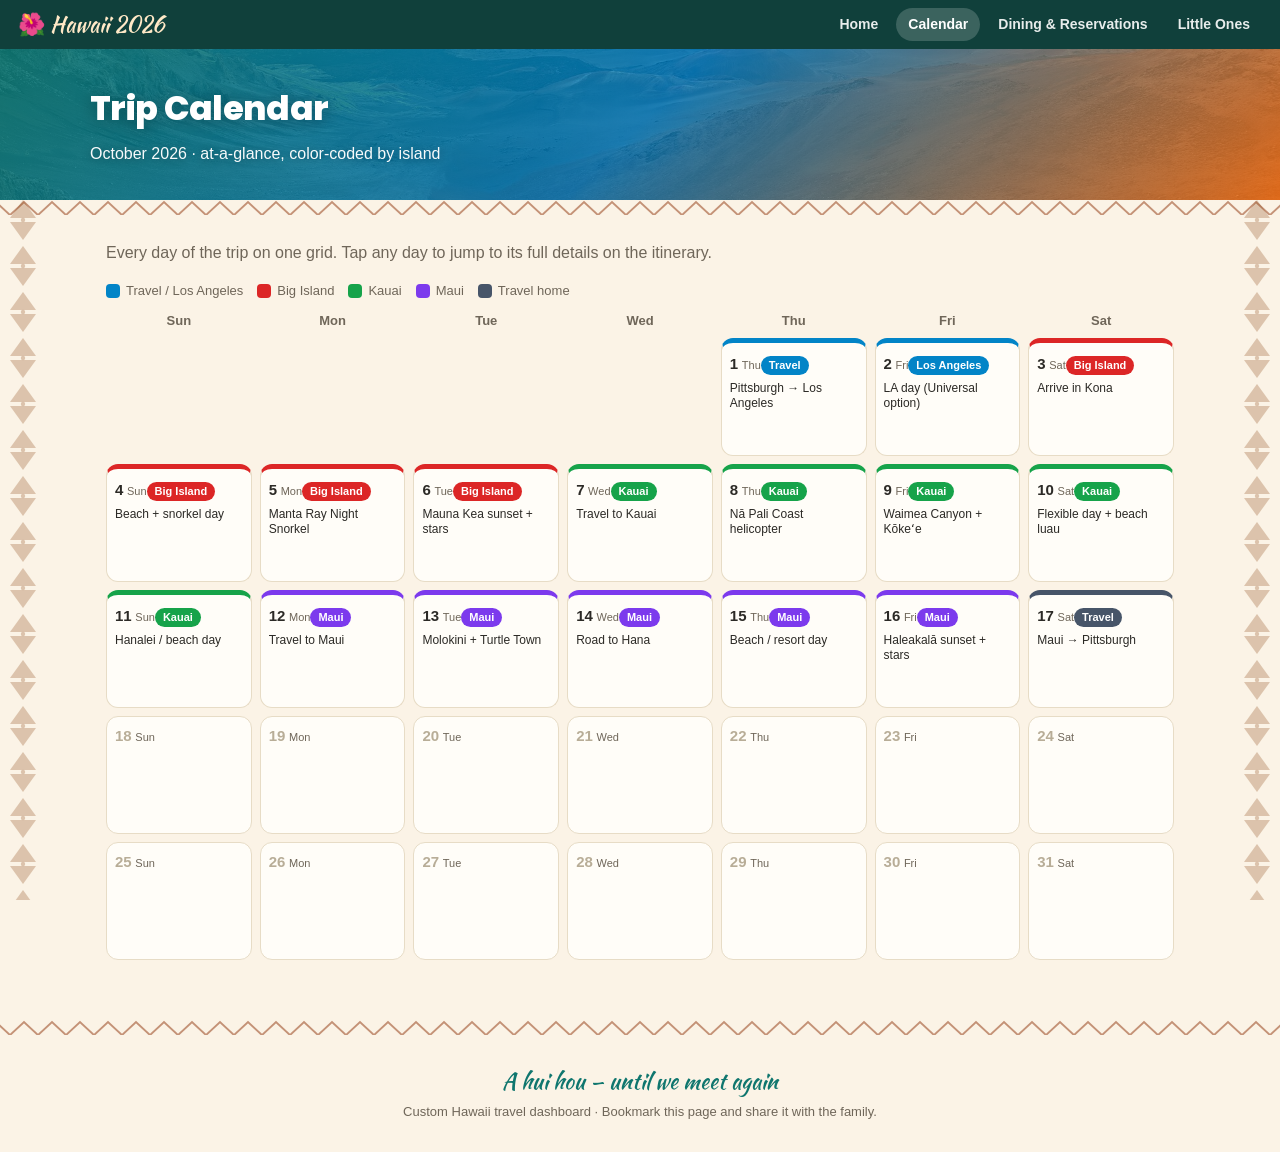
==== calendar.html @ 9b65d541 "Multi-page site: Hawaiian theme, calendar, dining+luau, little-ones pages; rebalance Oct 5" ====
<!doctype html>
<html lang="en">
<head>
<meta charset="utf-8">
<meta name="viewport" content="width=device-width, initial-scale=1">
<title>Trip Calendar · Hawaii 2026</title>
<link rel="preconnect" href="https://fonts.googleapis.com">
<link rel="preconnect" href="https://fonts.gstatic.com" crossorigin>
<link href="https://fonts.googleapis.com/css2?family=Kaushan+Script&family=Poppins:wght@600;700;800&display=swap" rel="stylesheet">
<link rel="stylesheet" href="styles.css">
</head>
<body>
<div class="site-nav">
  <a class="brand" href="index.html">🌺 Hawaii 2026</a>
  <div class="site-links">
    <a class="site-link" href="index.html">Home</a>
    <a class="site-link active" href="calendar.html">Calendar</a>
    <a class="site-link" href="dining.html">Dining &amp; Reservations</a>
    <a class="site-link" href="littleones.html">Little Ones</a>
  </div>
</div>

<header class="page-header" style="background-image:linear-gradient(135deg, rgba(15,118,110,.9), rgba(2,132,199,.72) 50%, rgba(249,115,22,.86)), url('images/maui.jpg')">
  <div class="header-inner">
    <h1>Trip Calendar</h1>
    <div class="subtitle">October 2026 · at-a-glance, color-coded by island</div>
  </div>
</header>
<div class="tapa-band"></div>

<main>
  <p class="lead">Every day of the trip on one grid. Tap any day to jump to its full details on the itinerary.</p>

  <div class="cal-legend">
    <span><i style="background:#0284c7"></i> Travel / Los Angeles</span>
    <span><i style="background:#dc2626"></i> Big Island</span>
    <span><i style="background:#16a34a"></i> Kauai</span>
    <span><i style="background:#7c3aed"></i> Maui</span>
    <span><i style="background:#475569"></i> Travel home</span>
  </div>

  <div class="cal-head">
    <div>Sun</div><div>Mon</div><div>Tue</div><div>Wed</div><div>Thu</div><div>Fri</div><div>Sat</div>
  </div>
  <div class="cal-grid" id="calGrid"></div>
</main>

<div class="tapa-band"></div>
<footer>
  <span class="aloha">A hui hou — until we meet again</span>
  Custom Hawaii travel dashboard · Bookmark this page and share it with the family.
</footer>

<script>
// Trip data — keep in sync with the itinerary on index.html
const trips = {
  1:  { isl: 'Travel',      act: 'Pittsburgh → Los Angeles',   color: '#0284c7' },
  2:  { isl: 'Los Angeles', act: 'LA day (Universal option)',  color: '#0284c7' },
  3:  { isl: 'Big Island',  act: 'Arrive in Kona',             color: '#dc2626' },
  4:  { isl: 'Big Island',  act: 'Beach + snorkel day',        color: '#dc2626' },
  5:  { isl: 'Big Island',  act: 'Manta Ray Night Snorkel',    color: '#dc2626' },
  6:  { isl: 'Big Island',  act: 'Mauna Kea sunset + stars',   color: '#dc2626' },
  7:  { isl: 'Kauai',       act: 'Travel to Kauai',            color: '#16a34a' },
  8:  { isl: 'Kauai',       act: 'Nā Pali Coast helicopter',   color: '#16a34a' },
  9:  { isl: 'Kauai',       act: 'Waimea Canyon + Kōkeʻe',     color: '#16a34a' },
  10: { isl: 'Kauai',       act: 'Flexible day + beach luau',  color: '#16a34a' },
  11: { isl: 'Kauai',       act: 'Hanalei / beach day',        color: '#16a34a' },
  12: { isl: 'Maui',        act: 'Travel to Maui',             color: '#7c3aed' },
  13: { isl: 'Maui',        act: 'Molokini + Turtle Town',     color: '#7c3aed' },
  14: { isl: 'Maui',        act: 'Road to Hana',               color: '#7c3aed' },
  15: { isl: 'Maui',        act: 'Beach / resort day',         color: '#7c3aed' },
  16: { isl: 'Maui',        act: 'Haleakalā sunset + stars',   color: '#7c3aed' },
  17: { isl: 'Travel',      act: 'Maui → Pittsburgh',          color: '#475569' },
};
const DOW = ['Sun','Mon','Tue','Wed','Thu','Fri','Sat'];
const FIRST_DOW = 4; // Oct 1, 2026 is a Thursday
const DAYS_IN_MONTH = 31;

const grid = document.getElementById('calGrid');
// leading blanks
for (let i = 0; i < FIRST_DOW; i++) {
  const c = document.createElement('div');
  c.className = 'cal-cell empty';
  grid.appendChild(c);
}
for (let d = 1; d <= DAYS_IN_MONTH; d++) {
  const cell = document.createElement('div');
  const t = trips[d];
  const dow = DOW[(FIRST_DOW + d - 1) % 7];
  if (t) {
    cell.className = 'cal-cell trip';
    cell.style.setProperty('--accent', t.color);
    cell.innerHTML =
      '<a class="cal-link" href="index.html#day-oct-' + d + '">' +
        '<span class="dnum">' + d + '</span> <span class="dow">' + dow + '</span>' +
        '<span class="cal-badge">' + t.isl + '</span>' +
        '<div class="cal-act">' + t.act + '</div>' +
      '</a>';
  } else {
    cell.className = 'cal-cell';
    cell.innerHTML = '<span class="dnum" style="color:#b8ad97">' + d + '</span> <span class="dow">' + dow + '</span>';
  }
  grid.appendChild(cell);
}
</script>
</body>
</html>
---- styles.css ----
/* ===========================================================
   Hawaii 2026 — shared styles (Hawaiian / Polynesian theme)
   Used by index.html, calendar.html, dining.html, littleones.html
   =========================================================== */
:root {
  --sand: #fbf3e6;
  --bg: #fbf3e6;
  --text: #2c2a26;
  --muted: #6f6659;
  --card: #fffdf8;
  --border: #e7dcc6;
  /* Hawaiian accent set */
  --teal: #0f766e;
  --blue: #0284c7;
  --coral: #f97316;
  --gold: #f59e0b;
  --hibiscus: #e11d48;
  --palm: #16a34a;
  /* fonts */
  --font-head: 'Poppins', 'Segoe UI', Helvetica, Arial, sans-serif;
  --font-script: 'Kaushan Script', 'Brush Script MT', cursive;
}
* { box-sizing: border-box; }
body {
  margin: 0;
  font-family: Arial, Helvetica, sans-serif;
  background: var(--bg);
  color: var(--text);
  line-height: 1.5;
}

/* --- Polynesian tapa side-margins (wide screens only) --- */
body::before, body::after {
  content: "";
  position: fixed;
  top: 0; bottom: 0;
  width: 46px;
  z-index: 0;
  pointer-events: none;
  opacity: .5;
  background: url("data:image/svg+xml,%3Csvg%20xmlns='http://www.w3.org/2000/svg'%20width='46'%20height='46'%3E%3Cg%20fill='saddlebrown'%20fill-opacity='0.55'%3E%3Cpath%20d='M23%203%20L36%2021%20L10%2021%20Z'/%3E%3Cpath%20d='M23%2043%20L36%2025%20L10%2025%20Z'/%3E%3Ccircle%20cx='23'%20cy='23'%20r='2.2'/%3E%3C/g%3E%3C/svg%3E") repeat-y center;
  background-size: 46px 46px;
}
body::before { left: 0; }
body::after { right: 0; }
header, nav, main, footer, .site-nav { position: relative; z-index: 1; }
@media (max-width: 1180px) {
  body::before, body::after { display: none; }
}

/* --- Decorative tapa triangle band --- */
.tapa-band {
  height: 15px;
  background: url("data:image/svg+xml,%3Csvg%20xmlns='http://www.w3.org/2000/svg'%20width='28'%20height='15'%3E%3Cpath%20d='M0%2015%20L14%202%20L28%2015'%20fill='none'%20stroke='sienna'%20stroke-width='2'%20stroke-opacity='0.6'/%3E%3C/svg%3E") repeat-x center;
  background-size: 28px 15px;
}

/* --- Top site navigation (all pages) --- */
.site-nav {
  background: #10403b;
  color: #fff;
  display: flex;
  align-items: center;
  justify-content: space-between;
  gap: 10px;
  flex-wrap: wrap;
  padding: 8px 18px;
}
.site-nav .brand {
  font-family: var(--font-script);
  font-size: 22px;
  color: #ffe9c7;
  text-decoration: none;
  white-space: nowrap;
}
.site-nav .site-links { display: flex; gap: 6px; flex-wrap: wrap; }
.site-nav a.site-link {
  color: #fff;
  text-decoration: none;
  opacity: .9;
  padding: 6px 12px;
  border-radius: 999px;
  font-size: 14px;
  font-weight: 600;
}
.site-nav a.site-link:hover, .site-nav a.site-link.active {
  background: rgba(255,255,255,.18);
  opacity: 1;
}

/* --- Header (index big hero) --- */
header {
  background: linear-gradient(135deg, rgba(15,118,110,.86), rgba(2,132,199,.72) 48%, rgba(249,115,22,.82)), url('images/kauai.jpg') center 40% / cover no-repeat;
  color: white;
  padding: 54px 22px 46px;
}
.header-inner { max-width: 1100px; margin: 0 auto; }
h1 {
  margin: 0;
  font-family: var(--font-head);
  font-weight: 800;
  font-size: 42px;
  letter-spacing: -0.02em;
  text-shadow: 0 2px 18px rgba(0,0,0,.35);
}
.subtitle {
  font-size: 18px;
  opacity: .97;
  margin-top: 8px;
  text-shadow: 0 1px 10px rgba(0,0,0,.35);
}

/* --- Compact header for subpages --- */
.page-header {
  color: #fff;
  padding: 34px 22px;
  background: linear-gradient(135deg, rgba(15,118,110,.9), rgba(2,132,199,.78) 50%, rgba(249,115,22,.86));
  background-size: cover;
  background-position: center;
}
.page-header .header-inner { max-width: 1100px; margin: 0 auto; }
.page-header h1 { font-size: 34px; }
.page-header .subtitle { font-size: 16px; }

/* Countdown */
.countdown { margin-top: 22px; display: flex; align-items: center; gap: 12px; flex-wrap: wrap; }
.countdown .cd-label { font-size: 14px; opacity: .95; text-transform: uppercase; letter-spacing: .08em; }
.cd-boxes { display: flex; gap: 10px; }
.cd-box {
  background: rgba(255,255,255,.16);
  border: 1px solid rgba(255,255,255,.28);
  border-radius: 14px;
  padding: 10px 14px;
  min-width: 64px;
  text-align: center;
  backdrop-filter: blur(6px);
}
.cd-box span { display:block; font-size: 28px; font-weight: 800; line-height: 1; }
.cd-box small { display:block; font-size: 12px; opacity: .9; margin-top: 4px; text-transform: uppercase; letter-spacing: .06em; }
.cd-done { font-family: var(--font-script); font-size: 30px; font-weight: 400; }

.quick-grid { margin-top: 24px; display: grid; grid-template-columns: repeat(4, minmax(0, 1fr)); gap: 12px; }
.quick {
  background: rgba(255,255,255,.16);
  border: 1px solid rgba(255,255,255,.25);
  border-radius: 16px;
  padding: 14px;
  backdrop-filter: blur(6px);
}
.quick strong { display:block; font-size:15px; }
.quick span { font-size:13px; opacity:.92; }

/* Sticky in-page nav (index) */
nav {
  position: sticky;
  top: 0;
  z-index: 10;
  background: rgba(255,251,244,.95);
  border-bottom: 1px solid var(--border);
  backdrop-filter: blur(8px);
}
.nav-inner { max-width: 1100px; margin: 0 auto; display: flex; gap: 8px; padding: 10px 16px; overflow-x: auto; }
.nav-inner a, .filter-btn {
  border: 1px solid var(--border);
  background: var(--card);
  border-radius: 999px;
  padding: 8px 12px;
  white-space: nowrap;
  text-decoration: none;
  color: var(--text);
  font-size: 14px;
  cursor: pointer;
}
.nav-inner a:hover, .filter-btn:hover { background:#f3ead7; }
.filter-btn.active { background:var(--teal); color:white; border-color:var(--teal); }

main { max-width: 1100px; margin: 0 auto; padding: 26px 16px 60px; }
.lead { color: var(--muted); font-size: 16px; margin: 0 0 8px; }

/* Island hero banners */
.islands { margin-top: 20px; }
.island-hero {
  position: relative;
  min-height: 62vh;
  border-radius: 22px;
  overflow: hidden;
  margin: 16px 0;
  display: flex;
  align-items: flex-end;
  color: white;
  box-shadow: 0 8px 26px rgba(15,23,42,.16);
  background-size: cover;
  background-position: center;
}
.island-hero::after {
  content: "";
  position: absolute;
  inset: 0;
  background: linear-gradient(to top, rgba(2,6,23,.82) 0%, rgba(2,6,23,.25) 45%, rgba(2,6,23,.05) 100%);
}
.island-hero .ih-content { position: relative; z-index: 1; padding: 26px 26px 28px; width: 100%; }
.island-hero h2 {
  margin: 0;
  font-family: var(--font-script);
  font-weight: 400;
  font-size: 52px;
  letter-spacing: 0;
  text-shadow: 0 2px 16px rgba(0,0,0,.5);
}
.island-hero .ih-dates { font-size: 16px; font-weight: 700; opacity: .96; margin-top: 4px; }
.island-hero .ih-highlights { margin: 8px 0 16px; font-size: 15px; opacity: .95; }
.ih-btn {
  display: inline-block; background: white; color: #0f172a; border: 0;
  border-radius: 999px; padding: 10px 18px; font-weight: 800; font-size: 15px;
  cursor: pointer; text-decoration: none;
}
.ih-btn:hover { background: #ffe9c7; }

.section-title { display:flex; align-items:end; justify-content:space-between; gap: 12px; margin-top: 34px; }
.section-title h2 { margin:0; font-family: var(--font-head); font-weight: 800; font-size: 28px; letter-spacing:-.01em; color:#173a36; }
.section-title p { color: var(--muted); margin: 6px 0 0; }

.day-grid { display: grid; grid-template-columns: repeat(2, minmax(0,1fr)); gap: 16px; margin-top: 18px; }
.day-card {
  background: var(--card);
  border: 1px solid var(--border);
  border-left: 7px solid var(--accent);
  border-radius: 18px;
  padding: 18px;
  box-shadow: 0 3px 12px rgba(15, 23, 42, .06);
  scroll-margin-top: 70px;
}
.day-card.hash-highlight { box-shadow: 0 0 0 3px var(--gold), 0 3px 12px rgba(15,23,42,.10); }
.day-top { display:flex; justify-content:space-between; gap: 12px; }
.date { color: var(--accent); font-weight: 800; }
.date span { color: var(--muted); font-weight: 500; margin-left: 4px; }
.day-card h3 { margin: 5px 0 0; font-family: var(--font-head); font-weight: 700; font-size: 20px; }
.island { color: var(--muted); margin: 2px 0 0; font-size: 14px; }
.summary { margin: 12px 0 0; }
button {
  border: 1px solid var(--border);
  background: #f3ead7;
  border-radius: 999px;
  padding: 7px 11px;
  cursor: pointer;
  height: 34px;
}
.details { display: none; margin-top: 14px; border-top: 1px solid var(--border); padding-top: 12px; }
.details.open { display:block; }
.details ul { margin: 0 0 12px 18px; padding: 0; }
.note { background: #fff7ed; border: 1px solid #fed7aa; border-radius: 12px; padding: 10px; margin: 10px 0; color: #7c2d12; }
.links { display:flex; flex-wrap:wrap; gap: 8px; margin-top: 12px; }
.links a, .booking-card a {
  display:inline-block; background: #e0f2fe; color: #075985;
  border-radius: 999px; padding: 8px 11px; text-decoration:none; font-weight: 700; font-size: 14px;
}
.map-wrap { margin-top: 12px; }
.map-wrap iframe { width: 100%; height: 240px; border: 1px solid var(--border); border-radius: 14px; }
.map-wrap .map-cap { font-size: 12px; color: var(--muted); margin-top: 6px; }
.drive {
  background:#e9f8f6; border:1px solid #a7e3d8; color:#155e56;
  border-radius:12px; padding:10px 12px; margin:10px 0; font-size:14px;
}
.drive a { color:#0e766a; font-weight:700; text-decoration:none; }
.drive a:hover { text-decoration:underline; }

/* Stays */
.stays-grid { display: grid; grid-template-columns: repeat(3, minmax(0,1fr)); gap: 16px; margin-top: 18px; }
.stay-card {
  background: var(--card); border: 1px solid var(--border); border-top: 6px solid var(--accent);
  border-radius: 18px; padding: 18px; box-shadow: 0 3px 12px rgba(15, 23, 42, .06);
}
.stay-card h3 { margin: 0 0 4px; font-family: var(--font-head); font-weight: 700; font-size: 20px; }
.stay-card .stay-dates { color: var(--accent); font-weight: 800; font-size: 14px; }
.stay-card .stay-addr { color: var(--muted); font-size: 14px; margin: 8px 0; }
.stay-card iframe { width: 100%; height: 180px; border: 1px solid var(--border); border-radius: 12px; margin-top: 8px; }
.stay-card.pending { border-top-color: #cbd5e1; background: #f8fafc; }
.stay-card .stay-links { display:flex; flex-wrap:wrap; gap:8px; margin-top:10px; }
.stay-card .stay-links a {
  display:inline-block; background:#e0f2fe; color:#075985;
  border-radius:999px; padding:7px 11px; text-decoration:none; font-weight:700; font-size:13px;
}

/* Booking / generic cards */
.booking-grid { display: grid; grid-template-columns: repeat(3, minmax(0,1fr)); gap: 16px; margin-top: 18px; }
.booking-card {
  background: var(--card); border: 1px solid var(--border); border-radius: 18px;
  padding: 18px; box-shadow: 0 3px 12px rgba(15, 23, 42, .06);
}
.booking-card h3 { margin:0 0 6px; font-family: var(--font-head); font-weight: 700; }

/* Checklist */
.checklist { background:var(--card); border:1px solid var(--border); border-radius:18px; padding:18px; margin-top:18px; }
.person-row {
  display: flex; align-items: center; gap: 10px; flex-wrap: wrap;
  margin-bottom: 8px; padding-bottom: 14px; border-bottom: 1px solid var(--border);
}
.person-row label { font-weight: 700; }
.person-row input[type="text"] {
  border: 1px solid var(--border); border-radius: 999px; padding: 9px 14px; font-size: 15px; min-width: 220px;
}
.person-row .saved-note { font-size: 13px; color: var(--palm); font-weight: 700; }
.checklist-items label { display:block; padding: 9px 0; border-bottom:1px solid #f1ead9; }
.checklist-items label:last-child { border-bottom:0; }

/* ===== Calendar page ===== */
.cal-legend { display:flex; gap:14px; flex-wrap:wrap; margin:16px 0 6px; }
.cal-legend span { display:inline-flex; align-items:center; gap:6px; font-size:13px; color:var(--muted); }
.cal-legend i { width:14px; height:14px; border-radius:4px; display:inline-block; }
.cal-head { display:grid; grid-template-columns:repeat(7,1fr); gap:8px; text-align:center; font-weight:700; color:var(--muted); font-size:13px; margin-top:10px; }
.cal-grid { display:grid; grid-template-columns:repeat(7,1fr); gap:8px; margin-top:8px; }
.cal-cell {
  min-height:118px; border:1px solid var(--border); border-radius:12px;
  padding:8px; background:var(--card); font-size:13px;
}
.cal-cell.empty { background:transparent; border:none; }
.cal-cell.trip { border-top:5px solid var(--accent); }
.cal-cell .dnum { font-weight:800; font-size:15px; }
.cal-cell .dow { color:var(--muted); font-size:11px; }
.cal-badge { display:inline-block; font-size:11px; font-weight:700; color:#fff; background:var(--accent); border-radius:999px; padding:1px 8px; margin-top:5px; }
.cal-act { margin-top:5px; color:var(--text); font-size:12px; line-height:1.3; }
.cal-cell a.cal-link { text-decoration:none; color:inherit; display:block; }
.cal-cell a.cal-link:hover .cal-act { text-decoration:underline; }
@media (max-width:800px) {
  .cal-head { display:none; }
  .cal-grid { grid-template-columns:1fr; }
  .cal-cell.empty { display:none; }
  .cal-cell { min-height:auto; display:flex; flex-wrap:wrap; align-items:center; gap:8px; }
  .cal-cell .cal-act { margin-top:0; }
}

/* ===== Dining / reservations page ===== */
.tracker { background:var(--card); border:1px solid var(--border); border-radius:18px; padding:18px; margin-top:14px; }
.tracker-form { display:grid; grid-template-columns:repeat(2,1fr); gap:10px; }
.tracker-form input, .tracker-form select, .tracker-form textarea {
  border:1px solid var(--border); border-radius:10px; padding:9px 12px; font-size:14px; font-family:inherit; width:100%;
}
.tracker-form .full { grid-column:1 / -1; }
.tracker-form textarea { min-height:52px; resize:vertical; }
.btn-primary {
  background:var(--teal); color:#fff; border:0; border-radius:999px;
  padding:10px 18px; font-weight:800; font-size:14px; cursor:pointer; height:auto;
}
.btn-primary:hover { background:#0c5f58; }
.res-list { margin-top:16px; }
.res-item { border:1px solid var(--border); border-left:5px solid var(--coral); border-radius:12px; padding:12px 14px; margin-top:10px; background:#fff; }
.res-item h4 { margin:0 0 3px; font-family:var(--font-head); }
.res-type { display:inline-block; font-size:11px; font-weight:700; color:#fff; background:var(--coral); border-radius:999px; padding:1px 8px; margin-left:6px; vertical-align:middle; }
.res-meta { font-size:13px; color:var(--muted); }
.res-notes { font-size:13px; margin-top:5px; }
.res-actions { margin-top:9px; display:flex; gap:8px; }
.btn-sm { font-size:13px; padding:5px 11px; height:auto; border-radius:999px; border:1px solid var(--border); background:#f3ead7; cursor:pointer; }
.btn-sm.danger { color:#b91c1c; border-color:#fecaca; background:#fef2f2; }
.disclaimer { background:#fef9c3; border:1px solid #fde68a; color:#713f12; border-radius:10px; padding:8px 12px; font-size:13px; margin:12px 0; }
.caveat { font-size:13px; color:var(--muted); font-style:italic; margin-top:8px; }
.sources { font-size:12px; color:var(--muted); margin-top:10px; }
.sources a { color:var(--teal); }

/* ===== Little ones tips page ===== */
.tips-grid { display:grid; grid-template-columns:repeat(2,minmax(0,1fr)); gap:16px; margin-top:18px; }
.tip-card { background:var(--card); border:1px solid var(--border); border-radius:18px; padding:18px 20px; box-shadow:0 3px 12px rgba(15,23,42,.06); }
.tip-card h3 { margin:0 0 8px; font-family:var(--font-head); font-weight:700; font-size:19px; }
.tip-card ul { margin:0; padding-left:18px; }
.tip-card li { margin:6px 0; }
.tip-card a { color:var(--teal); font-weight:600; }

footer { color: var(--muted); text-align:center; padding: 30px; font-size: 13px; }
footer .aloha { font-family: var(--font-script); font-size: 22px; color: var(--teal); display:block; margin-bottom:4px; }

@media (max-width: 800px) {
  h1 { font-size: 32px; }
  .quick-grid, .day-grid, .booking-grid, .stays-grid, .tips-grid, .tracker-form { grid-template-columns: 1fr; }
  .island-hero { min-height: 54vh; }
  .island-hero h2 { font-size: 40px; }
  .cd-box { min-width: 56px; padding: 8px 10px; }
  .cd-box span { font-size: 22px; }
}
@media print {
  nav, .site-nav, button, .countdown, .island-hero, .map-wrap, .tapa-band, .tracker-form, .res-actions { display:none; }
  body { background:white; }
  body::before, body::after { display:none; }
  header, .page-header { background: #0f766e; }
  .day-grid, .booking-grid { display:block; }
  .day-card, .booking-card { break-inside: avoid; margin-bottom: 12px; box-shadow:none; }
  .details { display:block; }
}
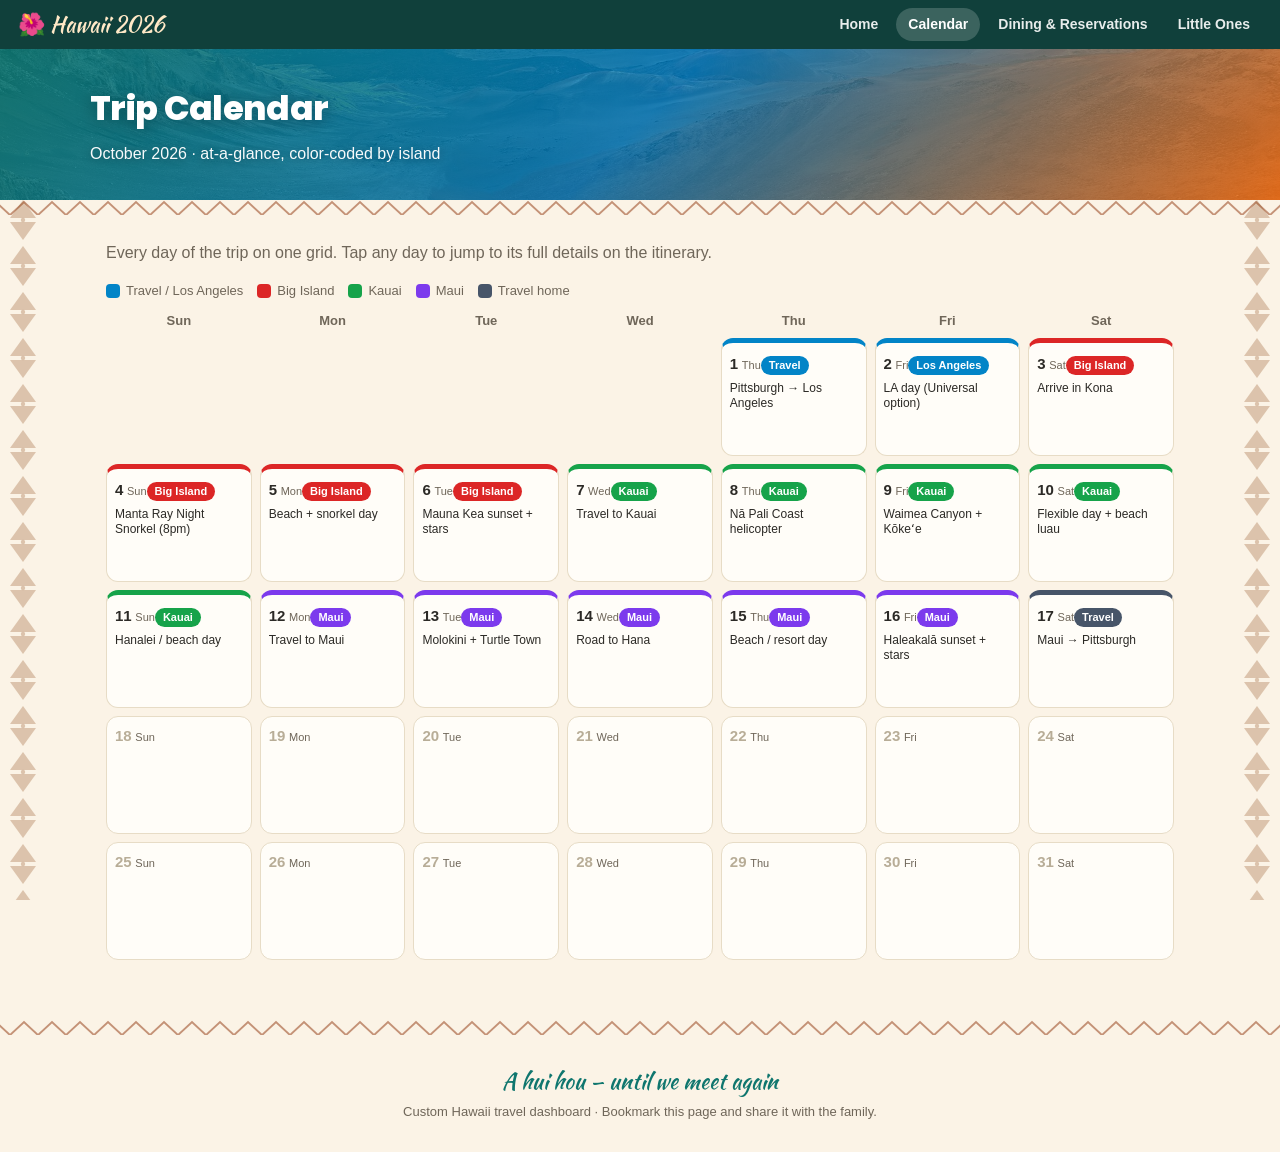
==== commit ac2b5b89: "Move manta ray night snorkel to Oct 4 8pm (booked); beach day to Oct 5" ====
--- a/calendar.html
+++ b/calendar.html
@@ -57,8 +57,8 @@
   1:  { isl: 'Travel',      act: 'Pittsburgh → Los Angeles',   color: '#0284c7' },
   2:  { isl: 'Los Angeles', act: 'LA day (Universal option)',  color: '#0284c7' },
   3:  { isl: 'Big Island',  act: 'Arrive in Kona',             color: '#dc2626' },
-  4:  { isl: 'Big Island',  act: 'Beach + snorkel day',        color: '#dc2626' },
-  5:  { isl: 'Big Island',  act: 'Manta Ray Night Snorkel',    color: '#dc2626' },
+  4:  { isl: 'Big Island',  act: 'Manta Ray Night Snorkel (8pm)', color: '#dc2626' },
+  5:  { isl: 'Big Island',  act: 'Beach + snorkel day',        color: '#dc2626' },
   6:  { isl: 'Big Island',  act: 'Mauna Kea sunset + stars',   color: '#dc2626' },
   7:  { isl: 'Kauai',       act: 'Travel to Kauai',            color: '#16a34a' },
   8:  { isl: 'Kauai',       act: 'Nā Pali Coast helicopter',   color: '#16a34a' },
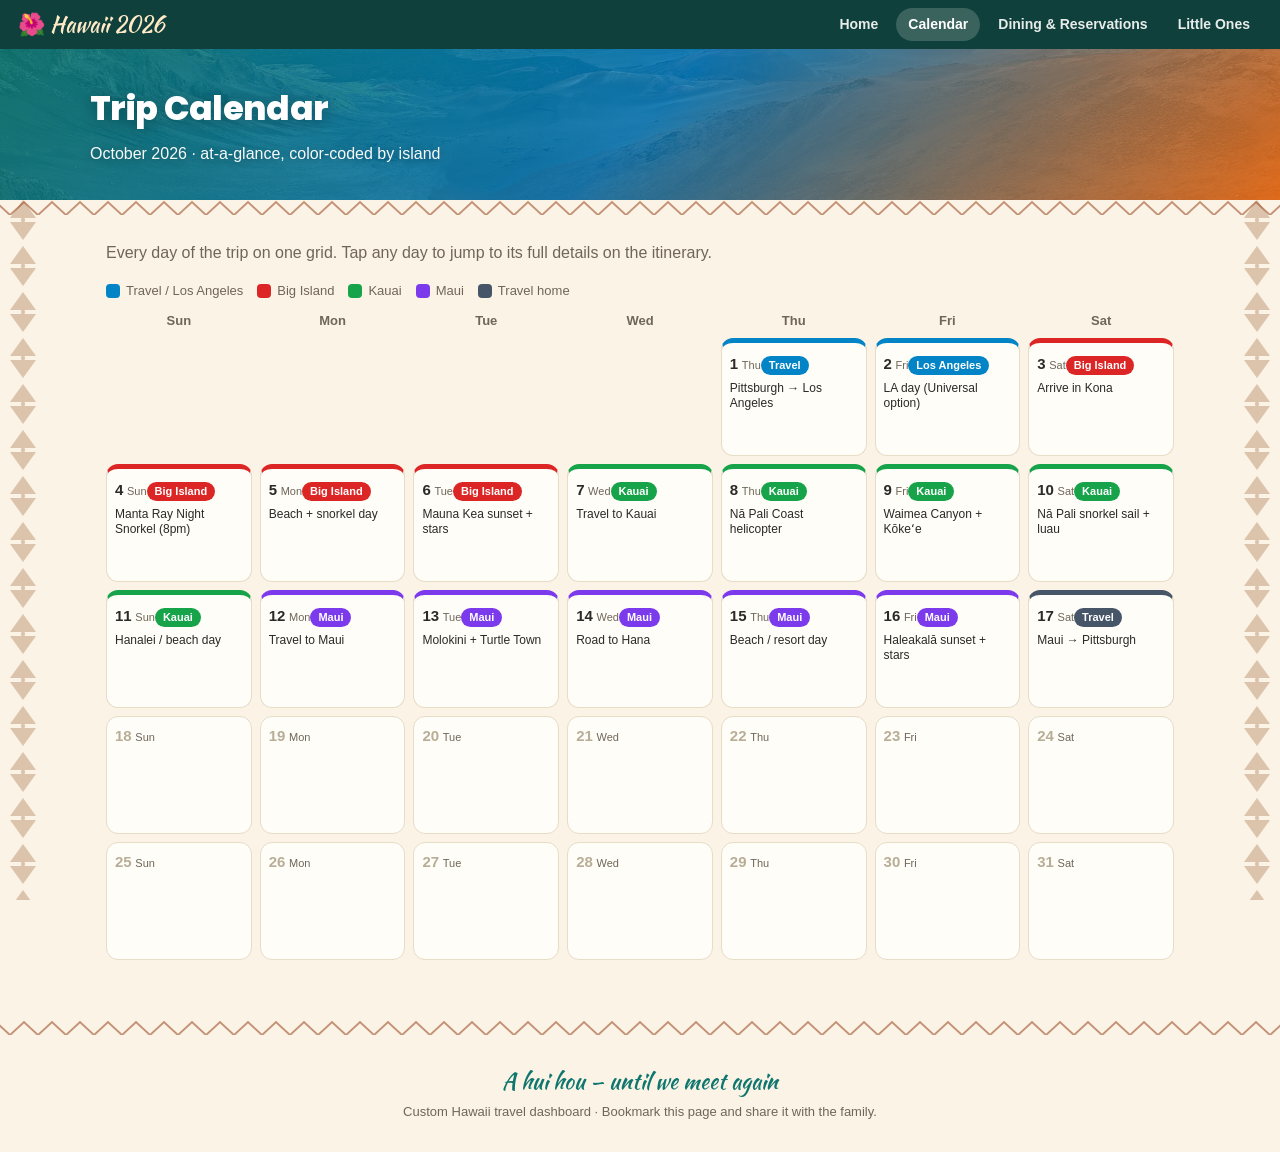
==== commit b48b2fa0: "Add booked Capt Andy's Na Pali snorkel sail on Oct 10 (7:15am)" ====
--- a/calendar.html
+++ b/calendar.html
@@ -63,7 +63,7 @@
   7:  { isl: 'Kauai',       act: 'Travel to Kauai',            color: '#16a34a' },
   8:  { isl: 'Kauai',       act: 'Nā Pali Coast helicopter',   color: '#16a34a' },
   9:  { isl: 'Kauai',       act: 'Waimea Canyon + Kōkeʻe',     color: '#16a34a' },
-  10: { isl: 'Kauai',       act: 'Flexible day + beach luau',  color: '#16a34a' },
+  10: { isl: 'Kauai',       act: 'Nā Pali snorkel sail + luau', color: '#16a34a' },
   11: { isl: 'Kauai',       act: 'Hanalei / beach day',        color: '#16a34a' },
   12: { isl: 'Maui',        act: 'Travel to Maui',             color: '#7c3aed' },
   13: { isl: 'Maui',        act: 'Molokini + Turtle Town',     color: '#7c3aed' },
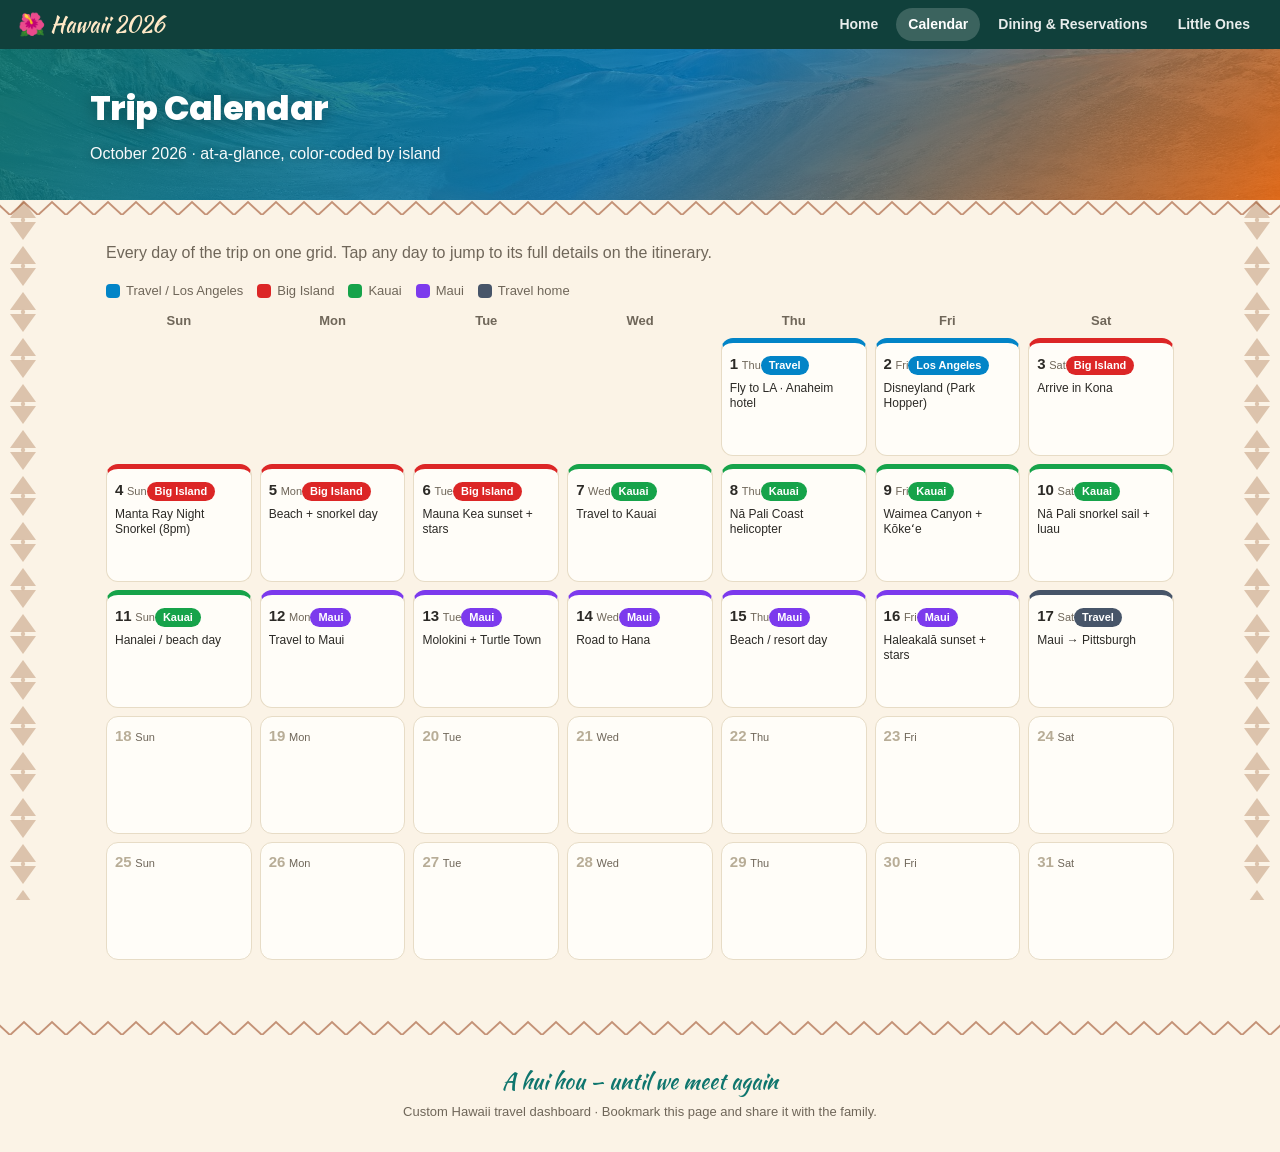
==== commit 6f32d9d0: "Add Anaheim hotel + Disneyland Oct 2 bookings; LA day is now Disneyland" ====
--- a/calendar.html
+++ b/calendar.html
@@ -54,8 +54,8 @@
 <script>
 // Trip data — keep in sync with the itinerary on index.html
 const trips = {
-  1:  { isl: 'Travel',      act: 'Pittsburgh → Los Angeles',   color: '#0284c7' },
-  2:  { isl: 'Los Angeles', act: 'LA day (Universal option)',  color: '#0284c7' },
+  1:  { isl: 'Travel',      act: 'Fly to LA · Anaheim hotel',  color: '#0284c7' },
+  2:  { isl: 'Los Angeles', act: 'Disneyland (Park Hopper)',   color: '#0284c7' },
   3:  { isl: 'Big Island',  act: 'Arrive in Kona',             color: '#dc2626' },
   4:  { isl: 'Big Island',  act: 'Manta Ray Night Snorkel (8pm)', color: '#dc2626' },
   5:  { isl: 'Big Island',  act: 'Beach + snorkel day',        color: '#dc2626' },
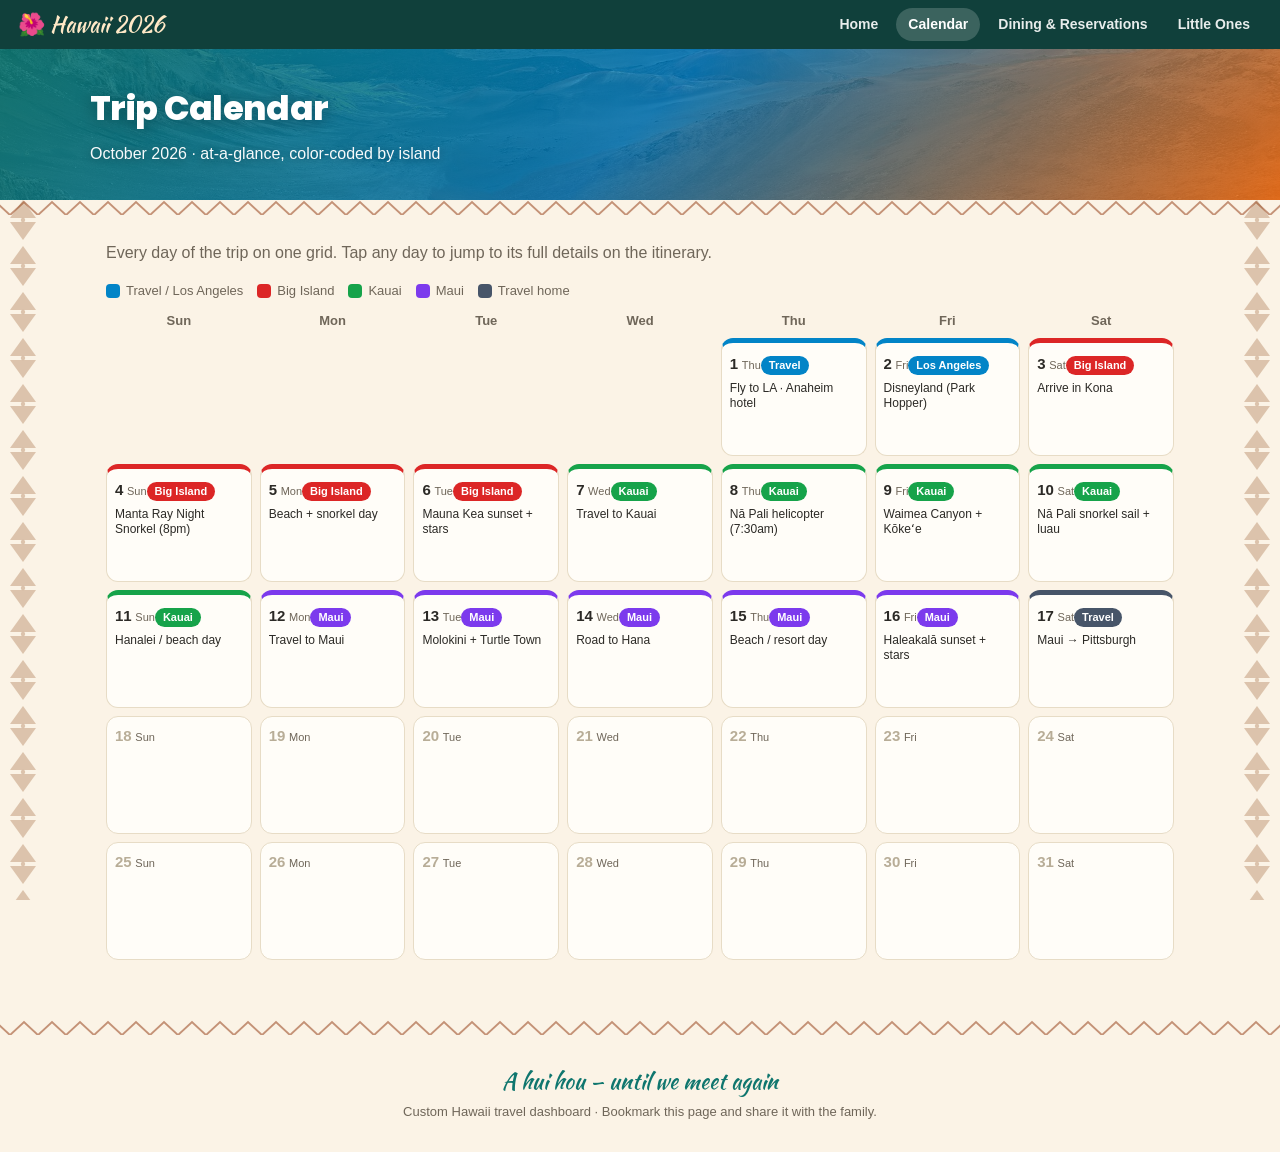
==== commit e1d5c3e2: "Add booked Ali'i Air private Na Pali helicopter tour on Oct 8 (7:30am)" ====
--- a/calendar.html
+++ b/calendar.html
@@ -61,7 +61,7 @@
   5:  { isl: 'Big Island',  act: 'Beach + snorkel day',        color: '#dc2626' },
   6:  { isl: 'Big Island',  act: 'Mauna Kea sunset + stars',   color: '#dc2626' },
   7:  { isl: 'Kauai',       act: 'Travel to Kauai',            color: '#16a34a' },
-  8:  { isl: 'Kauai',       act: 'Nā Pali Coast helicopter',   color: '#16a34a' },
+  8:  { isl: 'Kauai',       act: 'Nā Pali helicopter (7:30am)', color: '#16a34a' },
   9:  { isl: 'Kauai',       act: 'Waimea Canyon + Kōkeʻe',     color: '#16a34a' },
   10: { isl: 'Kauai',       act: 'Nā Pali snorkel sail + luau', color: '#16a34a' },
   11: { isl: 'Kauai',       act: 'Hanalei / beach day',        color: '#16a34a' },
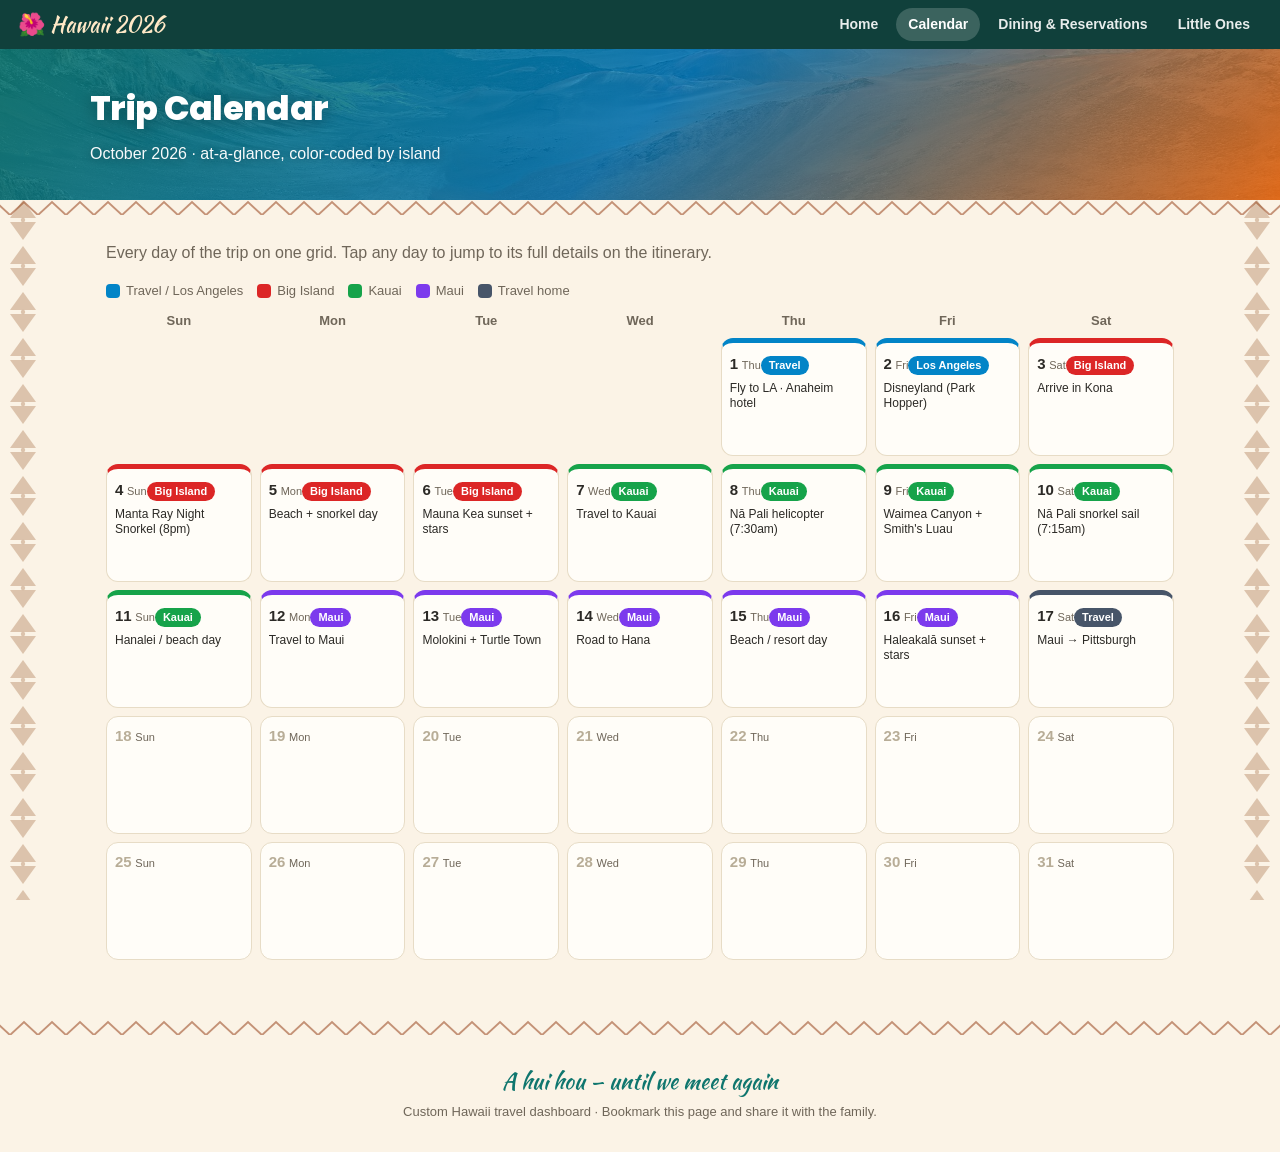
==== commit 8152d033: "Add booked Smith Family Garden Luau on Oct 9; update Oct 10 accordingly" ====
--- a/calendar.html
+++ b/calendar.html
@@ -62,8 +62,8 @@
   6:  { isl: 'Big Island',  act: 'Mauna Kea sunset + stars',   color: '#dc2626' },
   7:  { isl: 'Kauai',       act: 'Travel to Kauai',            color: '#16a34a' },
   8:  { isl: 'Kauai',       act: 'Nā Pali helicopter (7:30am)', color: '#16a34a' },
-  9:  { isl: 'Kauai',       act: 'Waimea Canyon + Kōkeʻe',     color: '#16a34a' },
-  10: { isl: 'Kauai',       act: 'Nā Pali snorkel sail + luau', color: '#16a34a' },
+  9:  { isl: 'Kauai',       act: 'Waimea Canyon + Smith\'s Luau', color: '#16a34a' },
+  10: { isl: 'Kauai',       act: 'Nā Pali snorkel sail (7:15am)', color: '#16a34a' },
   11: { isl: 'Kauai',       act: 'Hanalei / beach day',        color: '#16a34a' },
   12: { isl: 'Maui',        act: 'Travel to Maui',             color: '#7c3aed' },
   13: { isl: 'Maui',        act: 'Molokini + Turtle Town',     color: '#7c3aed' },
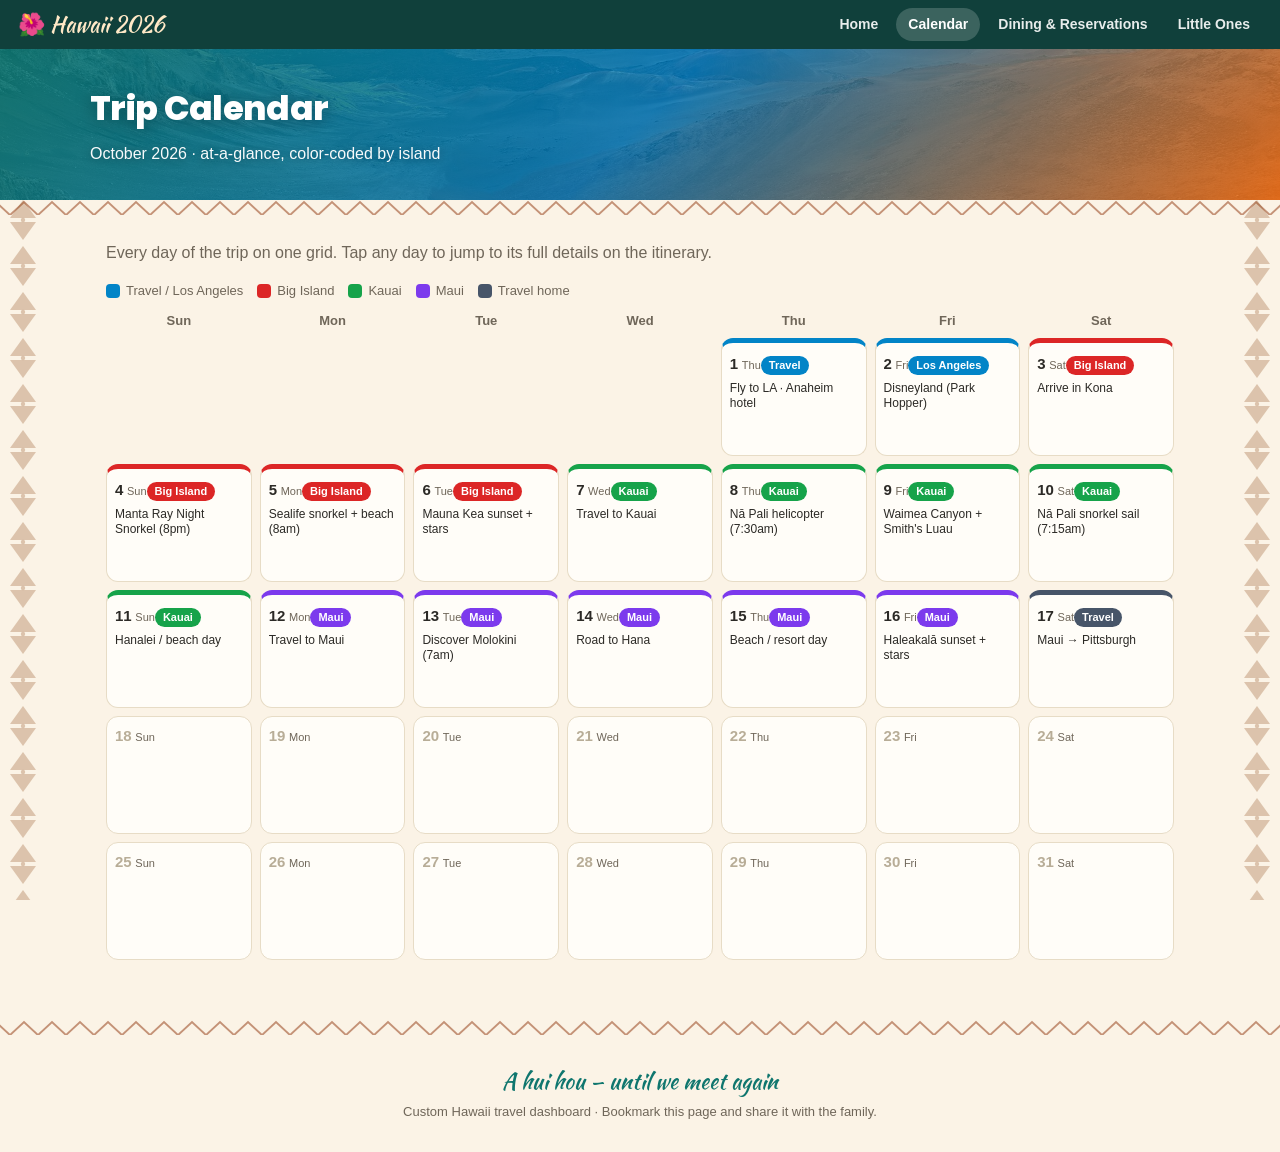
==== commit d629379a: "Add booked Oct 5 sealife snorkel (Hawaii Nautical) and Oct 13 Trilogy Molokini" ====
--- a/calendar.html
+++ b/calendar.html
@@ -58,7 +58,7 @@
   2:  { isl: 'Los Angeles', act: 'Disneyland (Park Hopper)',   color: '#0284c7' },
   3:  { isl: 'Big Island',  act: 'Arrive in Kona',             color: '#dc2626' },
   4:  { isl: 'Big Island',  act: 'Manta Ray Night Snorkel (8pm)', color: '#dc2626' },
-  5:  { isl: 'Big Island',  act: 'Beach + snorkel day',        color: '#dc2626' },
+  5:  { isl: 'Big Island',  act: 'Sealife snorkel + beach (8am)', color: '#dc2626' },
   6:  { isl: 'Big Island',  act: 'Mauna Kea sunset + stars',   color: '#dc2626' },
   7:  { isl: 'Kauai',       act: 'Travel to Kauai',            color: '#16a34a' },
   8:  { isl: 'Kauai',       act: 'Nā Pali helicopter (7:30am)', color: '#16a34a' },
@@ -66,7 +66,7 @@
   10: { isl: 'Kauai',       act: 'Nā Pali snorkel sail (7:15am)', color: '#16a34a' },
   11: { isl: 'Kauai',       act: 'Hanalei / beach day',        color: '#16a34a' },
   12: { isl: 'Maui',        act: 'Travel to Maui',             color: '#7c3aed' },
-  13: { isl: 'Maui',        act: 'Molokini + Turtle Town',     color: '#7c3aed' },
+  13: { isl: 'Maui',        act: 'Discover Molokini (7am)',    color: '#7c3aed' },
   14: { isl: 'Maui',        act: 'Road to Hana',               color: '#7c3aed' },
   15: { isl: 'Maui',        act: 'Beach / resort day',         color: '#7c3aed' },
   16: { isl: 'Maui',        act: 'Haleakalā sunset + stars',   color: '#7c3aed' },
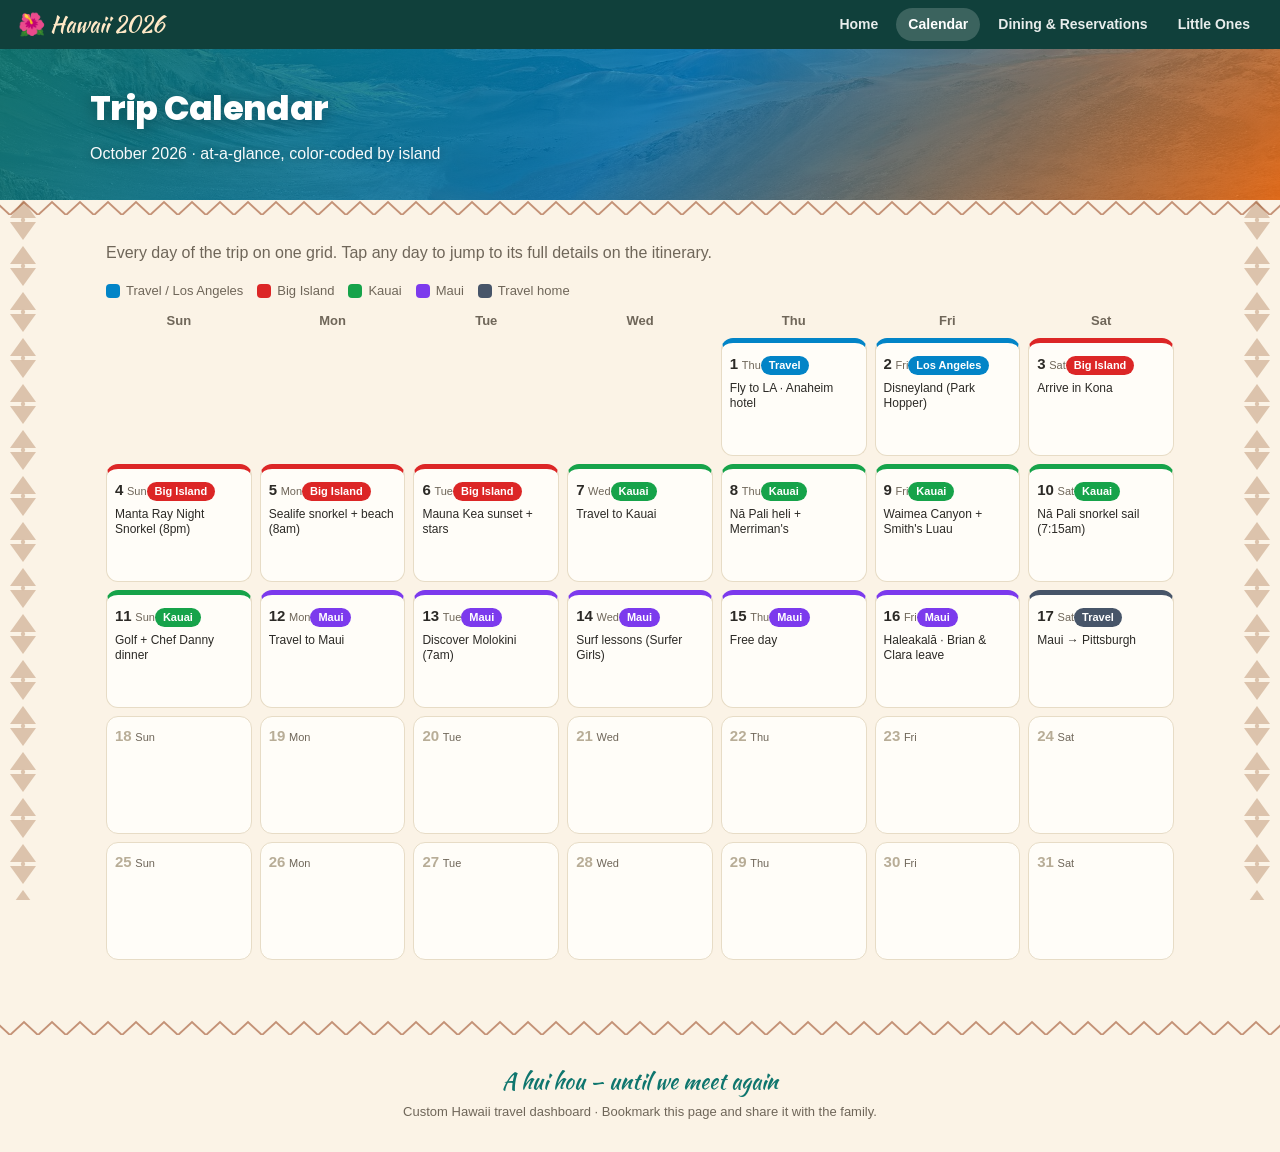
==== commit 92407ad1: "Add Oct 8 Merriman's, Oct 11 golf+chef dinner, Oct 14 surf lessons, Oct 15 free day, Oct 16 departur" ====
--- a/calendar.html
+++ b/calendar.html
@@ -61,15 +61,15 @@
   5:  { isl: 'Big Island',  act: 'Sealife snorkel + beach (8am)', color: '#dc2626' },
   6:  { isl: 'Big Island',  act: 'Mauna Kea sunset + stars',   color: '#dc2626' },
   7:  { isl: 'Kauai',       act: 'Travel to Kauai',            color: '#16a34a' },
-  8:  { isl: 'Kauai',       act: 'Nā Pali helicopter (7:30am)', color: '#16a34a' },
+  8:  { isl: 'Kauai',       act: 'Nā Pali heli + Merriman\'s',  color: '#16a34a' },
   9:  { isl: 'Kauai',       act: 'Waimea Canyon + Smith\'s Luau', color: '#16a34a' },
   10: { isl: 'Kauai',       act: 'Nā Pali snorkel sail (7:15am)', color: '#16a34a' },
-  11: { isl: 'Kauai',       act: 'Hanalei / beach day',        color: '#16a34a' },
+  11: { isl: 'Kauai',       act: 'Golf + Chef Danny dinner',   color: '#16a34a' },
   12: { isl: 'Maui',        act: 'Travel to Maui',             color: '#7c3aed' },
   13: { isl: 'Maui',        act: 'Discover Molokini (7am)',    color: '#7c3aed' },
-  14: { isl: 'Maui',        act: 'Road to Hana',               color: '#7c3aed' },
-  15: { isl: 'Maui',        act: 'Beach / resort day',         color: '#7c3aed' },
-  16: { isl: 'Maui',        act: 'Haleakalā sunset + stars',   color: '#7c3aed' },
+  14: { isl: 'Maui',        act: 'Surf lessons (Surfer Girls)', color: '#7c3aed' },
+  15: { isl: 'Maui',        act: 'Free day',                   color: '#7c3aed' },
+  16: { isl: 'Maui',        act: 'Haleakalā · Brian & Clara leave', color: '#7c3aed' },
   17: { isl: 'Travel',      act: 'Maui → Pittsburgh',          color: '#475569' },
 };
 const DOW = ['Sun','Mon','Tue','Wed','Thu','Fri','Sat'];
